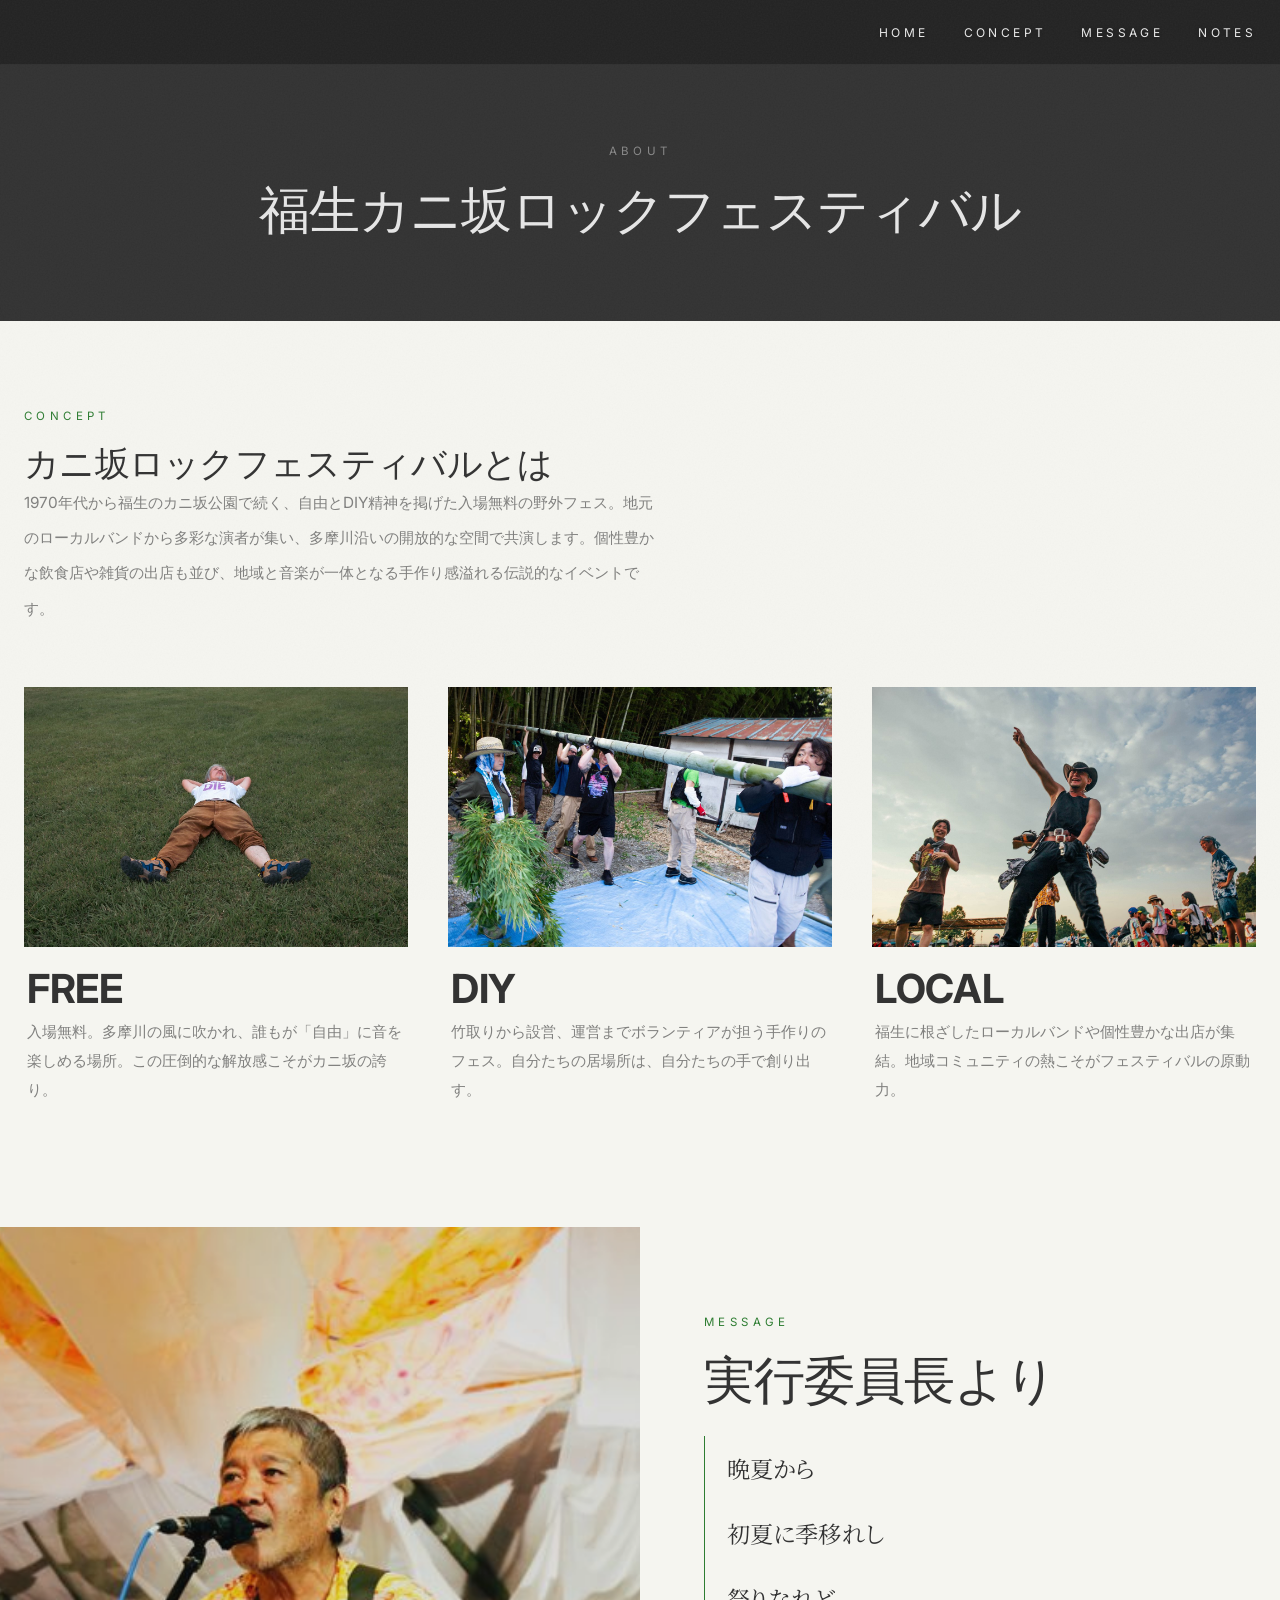
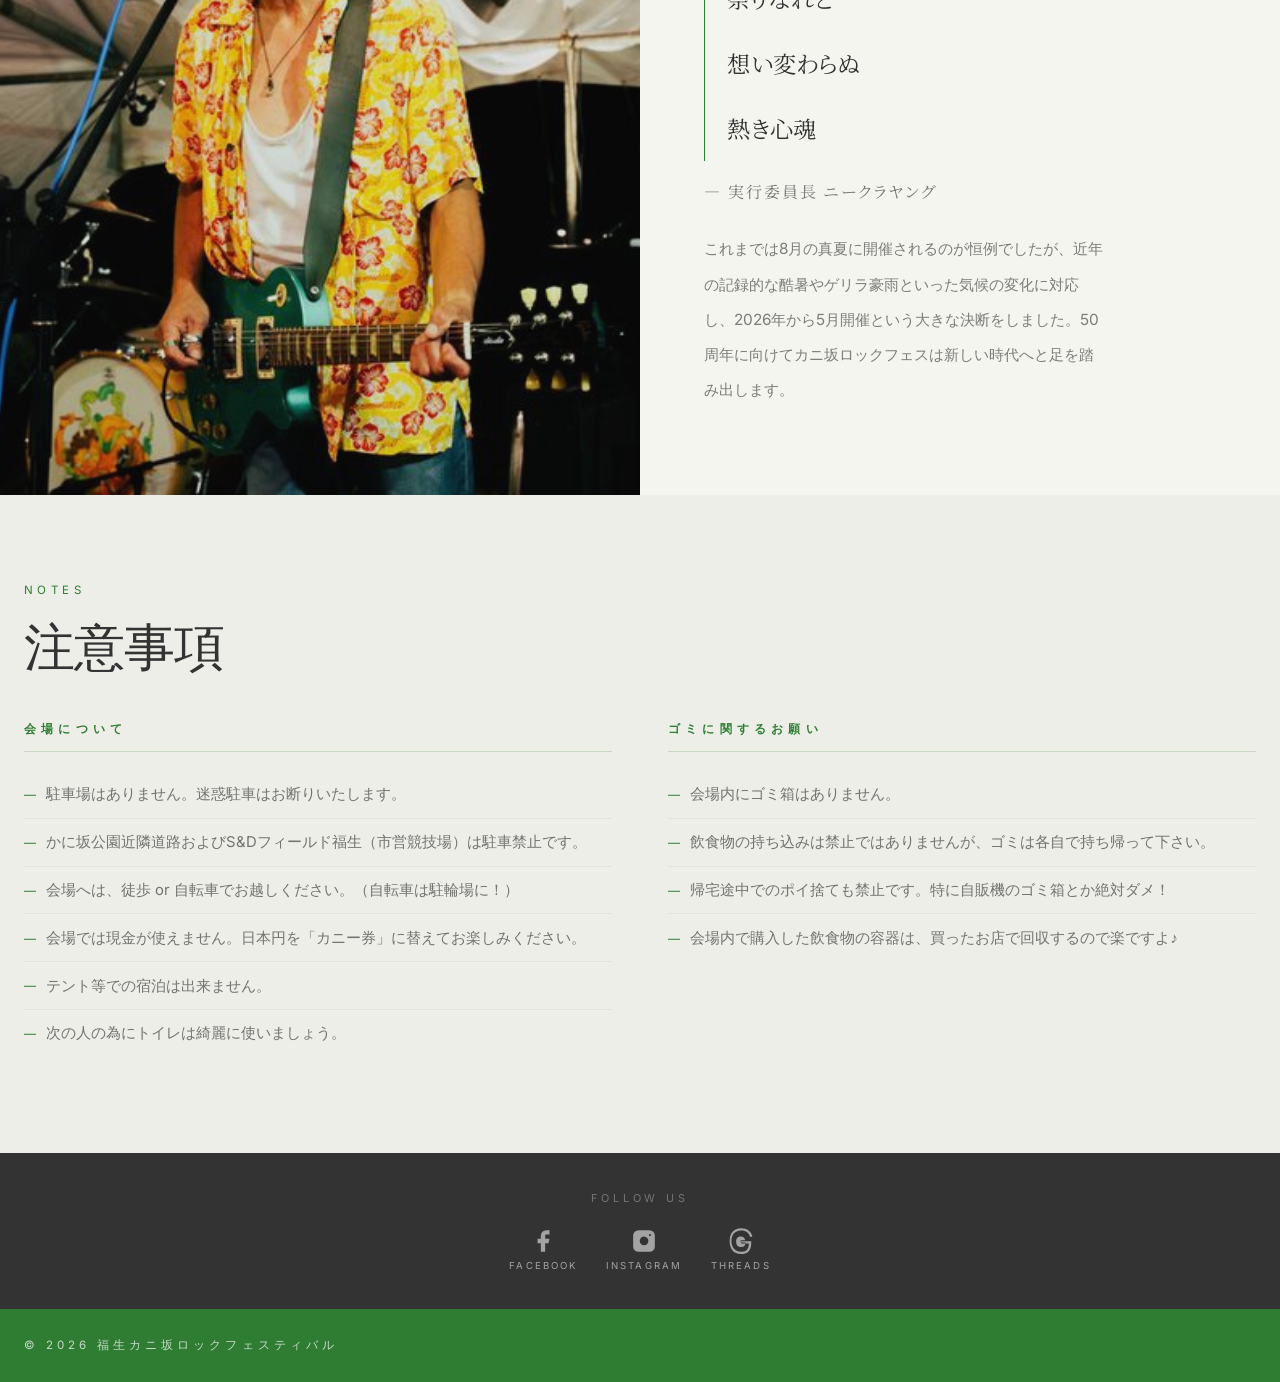
==== about.html @ 64af64ed "Add files via upload" ====
<!DOCTYPE html>
<html lang="ja">
<head>
  <meta charset="UTF-8">
  <meta name="viewport" content="width=device-width, initial-scale=1.0">
  <meta name="description" content="カニ坂ロックフェスティバルとは。1970年代から福生のカニ坂公園で続く、自由とDIY精神を掲げた入場無料の野外フェス。実行委員長メッセージ・フェスコンセプト・注意事項。">
  <meta property="og:title"       content="About — 福生カニ坂ロックフェスティバル 2026">
  <meta property="og:description" content="カニ坂ロックフェスティバルとは / 実行委員長より / 注意事項">
  <meta property="og:image"       content="images/kani.jpg">
  <title>About — 福生カニ坂ロックフェスティバル</title>

  <link rel="icon" href="favicon.ico" sizes="any">
  <link rel="icon" href="images/logo.png" type="image/png">

  <!-- Google tag (gtag.js) -->
  <script async src="https://www.googletagmanager.com/gtag/js?id=G-F64PRL9LPF"></script>
  <script>
    window.dataLayer = window.dataLayer || [];
    function gtag(){dataLayer.push(arguments);}
    gtag('js', new Date());
    gtag('config', 'G-F64PRL9LPF');
  </script>

  <link rel="preconnect" href="https://fonts.googleapis.com">
  <link rel="preconnect" href="https://fonts.gstatic.com" crossorigin>
  <link href="https://fonts.googleapis.com/css2?family=Inter:wght@300;400;500;600;700&family=Noto+Serif+JP:wght@400;700&display=swap" rel="stylesheet">

  <style>
    /* ═══ TOKENS ═══ */
    :root {
      --paper:   #F5F5F0;
      --paper2:  #EEEEE9;
      --ink:     #424242;
      --charcoal:#333333;
      --forest:  #2E7D32;
      --forest2: #388E3C;
      --ease-expo: cubic-bezier(0.22, 1, 0.36, 1);
    }

    /* ═══ RESET / BASE ═══ */
    *, *::before, *::after { box-sizing: border-box; margin: 0; padding: 0; }
    html { scroll-behavior: smooth; font-size: 16px; }
    body {
      font-family: 'Inter', 'Hiragino Kaku Gothic ProN', 'Hiragino Sans',
                   -apple-system, BlinkMacSystemFont, sans-serif;
      background: var(--paper);
      color: var(--ink);
      overflow-x: hidden;
      -webkit-font-smoothing: antialiased;
    }
    :lang(ja) { font-feature-settings: 'palt' 1; }
    a { text-decoration: none; color: inherit; }
    img { display: block; max-width: 100%; }
    ul { list-style: none; }

    ::-webkit-scrollbar { width: 3px; }
    ::-webkit-scrollbar-track { background: var(--paper); }
    ::-webkit-scrollbar-thumb { background: var(--forest); }

    /* ═══ GRAIN ═══ */
    #grain {
      position: fixed; inset: 0;
      width: 100vw; height: 100vh;
      pointer-events: none; z-index: 9999;
    }

    /* ═══ SCROLL REVEAL ═══ */
    .reveal {
      opacity: 0;
      transform: translateY(36px);
      transition: opacity 0.9s var(--ease-expo), transform 0.9s var(--ease-expo);
    }
    .reveal.visible       { opacity: 1; transform: none; }
    .reveal.d1.visible    { transition-delay: 0.12s; }
    .reveal.d2.visible    { transition-delay: 0.24s; }
    .reveal.d3.visible    { transition-delay: 0.36s; }

    /* ═══ LAYOUT ═══ */
    .container {
      max-width: 1280px;
      margin: 0 auto;
      padding: 0 1.5rem;
    }
    .eyebrow {
      display: block;
      font-size: 0.72rem;
      letter-spacing: 0.38em;
      text-transform: uppercase;
      color: var(--forest);
      margin-bottom: 1.2rem;
    }
    .section-heading {
      font-size: clamp(1.9rem, 4.5vw, 3.2rem);
      font-weight: 300;
      color: var(--charcoal);
      letter-spacing: -0.02em;
      line-height: 1.2;
    }

    /* ═══ SMART HEADER ═══ */
    .hdr {
      position: fixed;
      top: 0; left: 0; right: 0;
      z-index: 100;
      display: block;
      background: rgba(0,0,0,0.28);
      backdrop-filter: blur(4px);
      -webkit-backdrop-filter: blur(4px);
      transition: transform 0.42s var(--ease-expo), background-color 0.45s ease,
                  backdrop-filter 0.45s ease, border-color 0.45s ease;
      border-bottom: 1px solid rgba(255,255,255,0.06);
    }
    .hdr.scrolled {
      background: rgba(245,245,240,0.94);
      backdrop-filter: blur(18px);
      -webkit-backdrop-filter: blur(18px);
      border-bottom-color: rgba(66,66,66,0.08);
    }
    .hdr.hidden { transform: translateY(-110px); }

    .hdr-inner {
      max-width: 1280px;
      margin: 0 auto;
      padding: 0 1.5rem;
      width: 100%;
      height: 64px;
      display: flex;
      align-items: center;
      justify-content: space-between;
    }
    .hdr-brand {
      font-size: 0.75rem;
      letter-spacing: 0.38em;
      text-transform: uppercase;
      font-weight: 600;
      color: white;
      text-shadow: 0 1px 10px rgba(0,0,0,0.65);
      transition: color 0.45s ease, text-shadow 0.45s ease;
    }
    .hdr.scrolled .hdr-brand { color: var(--charcoal); text-shadow: none; }

    .hdr-nav { display: none; gap: 2.2rem; }
    .hdr-nav a {
      font-size: 0.75rem;
      letter-spacing: 0.28em;
      text-transform: uppercase;
      color: rgba(255,255,255,0.9);
      text-shadow: 0 1px 8px rgba(0,0,0,0.6);
      transition: color 0.3s ease, text-shadow 0.3s ease;
      position: relative;
    }
    .hdr-nav a::after {
      content: '';
      position: absolute;
      bottom: -2px; left: 0;
      height: 1px; width: 0;
      background: var(--forest);
      transition: width 0.32s var(--ease-expo);
    }
    .hdr-nav a:hover { color: var(--forest); }
    .hdr-nav a:hover::after { width: 100%; }
    .hdr.scrolled .hdr-nav a { color: rgba(66,66,66,0.65); text-shadow: none; }
    .hdr.scrolled .hdr-nav a:hover { color: var(--forest); }

    .hdr-ham {
      background: none; border: none; cursor: pointer;
      display: flex; flex-direction: column; gap: 6px; padding: 4px;
      color: white;
    }
    .hdr.scrolled .hdr-ham { color: var(--charcoal); }
    .hdr-ham span {
      display: block; width: 22px; height: 1.5px;
      background: currentColor;
      transition: transform 0.3s ease, opacity 0.3s ease;
      transform-origin: center;
    }
    .hdr-ham.open span:nth-child(1) { transform: translateY(7.5px) rotate(45deg); }
    .hdr-ham.open span:nth-child(2) { opacity: 0; }
    .hdr-ham.open span:nth-child(3) { transform: translateY(-7.5px) rotate(-45deg); }

    .hdr-mobile {
      max-height: 0; overflow: hidden;
      background: rgba(20,20,20,0.96);
      backdrop-filter: blur(16px);
      -webkit-backdrop-filter: blur(16px);
      border-top: 1px solid rgba(255,255,255,0.08);
      transition: max-height 0.4s var(--ease-expo);
    }
    .hdr.scrolled .hdr-mobile {
      background: rgba(245,245,240,0.98);
      border-top-color: rgba(66,66,66,0.08);
    }
    .hdr-mobile.open { max-height: 260px; }
    .hdr-mobile a {
      display: block; padding: 1rem 1.5rem;
      font-size: 0.82rem; letter-spacing: 0.24em; text-transform: uppercase;
      color: rgba(255,255,255,0.75);
      border-bottom: 1px solid rgba(255,255,255,0.07);
      transition: color 0.2s;
    }
    .hdr.scrolled .hdr-mobile a { color: rgba(66,66,66,0.72); border-bottom-color: rgba(66,66,66,0.07); }
    .hdr-mobile a:hover { color: var(--forest); }

    @media (min-width: 768px) {
      .hdr-nav  { display: flex; }
      .hdr-ham  { display: none !important; }
      .hdr-mobile { display: none !important; }
    }

    /* ═══ PAGE HERO (About) ═══ */
    .page-hero {
      position: relative;
      background: var(--charcoal);
      padding: 9rem 1.5rem 5rem;
      text-align: center;
      overflow: hidden;
    }
    .page-hero-bg {
      position: absolute;
      top: -20%; left: 0; right: 0; bottom: -20%;
      background-image: url('images/kani02.jpg');
      background-position: center;
      background-size: cover;
      background-repeat: no-repeat;
      opacity: 0.28;
      z-index: 0;
      will-change: transform;
    }
    .page-hero > *:not(.page-hero-bg) { position: relative; z-index: 1; }
    .page-hero .eyebrow { color: rgba(255,255,255,0.42); justify-content: center; display: block; }
    .page-hero h1 {
      font-size: clamp(1.35rem, 5vw, 3.2rem);
      font-weight: 300;
      letter-spacing: -0.02em;
      color: rgba(255,255,255,0.88);
      line-height: 1.25;
    }

    /* ═══ MESSAGE ═══ */
    .message {
      display: grid;
      grid-template-columns: 1fr;
      min-height: 82vh;
    }
    @media (min-width: 768px) {
      .message { grid-template-columns: 1fr 1fr; }
    }

    .msg-photo-col {
      position: relative;
      overflow: hidden;
      min-height: 56vw;
      order: 2;
    }
    @media (min-width: 768px) {
      .msg-photo-col { min-height: 0; order: 1; }
    }
    .msg-photo-wrap {
      position: absolute;
      left: 0; right: 0;
      top: -12%;
      height: 124%;
      will-change: transform;
    }
    .msg-photo-wrap img {
      width: 100%; height: 100%;
      object-fit: cover;
      object-position: top center;
    }
    .msg-photo-overlay {
      position: absolute; inset: 0;
      background: rgba(51,51,51,0.14);
    }

    .msg-text-col {
      background: var(--paper);
      display: flex;
      align-items: center;
      order: 1;
    }
    @media (min-width: 768px) { .msg-text-col { order: 2; } }
    .msg-text-inner {
      padding: 4.5rem 2rem 4.5rem;
      width: 100%;
      max-width: 520px;
    }
    @media (min-width: 768px) {
      .msg-text-inner {
        padding: 5.5rem 3.5rem 5.5rem clamp(2rem, 5vw, 5rem);
      }
    }
    .msg-poem {
      font-family: 'Noto Serif JP', 'Hiragino Mincho ProN', serif;
      font-size: clamp(1.1rem, 2.4vw, 1.45rem);
      line-height: 2.8;
      color: var(--charcoal);
      border-left: 1px solid var(--forest);
      padding-left: 1.4rem;
      margin: 0 0 1.2rem;
    }
    .msg-attr {
      font-size: 1rem;
      letter-spacing: 0.12em;
      color: rgba(66,66,66,0.72);
      font-family: 'Noto Serif JP', serif;
      margin-bottom: 1.8rem;
    }
    .msg-body {
      font-size: 0.96rem;
      line-height: 2.28;
      color: rgba(66,66,66,0.68);
    }

    @media (max-width: 767px) {
      .msg-photo-col { min-height: 72vw; }
      .msg-text-inner { padding: 3rem 1.2rem 3rem; }
      .msg-poem { font-size: clamp(1rem, 4.5vw, 1.2rem); line-height: 2.5; }
    }

    /* ═══ CONCEPT / ABOUT ═══ */
    .concept {
      background: var(--paper);
      padding: 5.5rem 0 6rem;
    }
    @media (max-width: 767px) {
      .concept { padding: 3.5rem 0 3rem; }
    }
    .concept-header {
      margin-bottom: 3.8rem;
      max-width: 640px;
    }
    .concept-intro {
      font-size: 0.96rem;
      line-height: 2.3;
      color: rgba(66,66,66,0.65);
    }
    .concept-grid {
      display: grid;
      grid-template-columns: 1fr;
      gap: 2rem;
    }
    @media (min-width: 640px) {
      .concept-grid { grid-template-columns: repeat(3, 1fr); gap: 2.5rem; }
    }
    .concept-card { cursor: pointer; overflow: hidden; }
    .concept-card-img-wrap {
      position: relative;
      overflow: hidden;
      height: 260px;
    }
    .concept-card-img {
      width: 100%; height: 100%;
      object-fit: cover;
      display: block;
      transition: transform 0.75s var(--ease-expo), opacity 0.5s ease;
    }
    .concept-card:hover .concept-card-img { transform: scale(1.07); opacity: 0.9; }
    .concept-card-tint {
      position: absolute; inset: 0;
      background: var(--forest);
      opacity: 0;
      transition: opacity 0.42s ease;
    }
    .concept-card:hover .concept-card-tint { opacity: 0.11; }
    .concept-card-body { padding: 1.4rem 0.2rem 1.6rem; }
    .concept-kw {
      font-size: clamp(1.8rem, 5vw, 2.5rem);
      font-weight: 700;
      letter-spacing: -0.01em;
      color: var(--charcoal);
      display: block;
      margin-bottom: 0.55rem;
      line-height: 1;
      transition: color 0.32s var(--ease-expo), transform 0.32s var(--ease-expo);
    }
    .concept-card:hover .concept-kw { color: var(--forest); transform: translateX(5px); }
    .concept-card-text {
      font-size: 0.93rem;
      line-height: 1.95;
      color: rgba(66,66,66,0.65);
    }
    .concept-card-rule {
      height: 1px;
      background: var(--forest);
      transform: scaleX(0);
      transform-origin: left;
      transition: transform 0.38s var(--ease-expo);
    }
    .concept-card:hover .concept-card-rule { transform: scaleX(1); }

    /* ═══ NOTES ═══ */
    .notes {
      background: var(--paper2);
      padding: 5.5rem 0 6rem;
    }
    .notes-grid {
      display: grid;
      grid-template-columns: 1fr;
      gap: 2.8rem;
    }
    @media (min-width: 768px) {
      .notes-grid { grid-template-columns: repeat(2, 1fr); gap: 3.5rem; }
    }
    .notes-block-title {
      display: block;
      font-size: 0.74rem;
      letter-spacing: 0.44em;
      text-transform: uppercase;
      color: var(--forest);
      font-weight: 600;
      margin-bottom: 1.2rem;
      padding-bottom: 0.8rem;
      border-bottom: 1px solid rgba(46,125,50,0.2);
    }
    .notes-block ul { list-style: none; padding: 0; }
    .notes-block li {
      font-size: 0.93rem;
      line-height: 1.75;
      color: rgba(66,66,66,0.72);
      padding: 0.65rem 0 0.65rem 1.4rem;
      border-bottom: 1px solid rgba(66,66,66,0.07);
      position: relative;
    }
    .notes-block li:last-child { border-bottom: none; }
    .notes-block li::before {
      content: '—';
      position: absolute;
      left: 0;
      color: var(--forest);
      font-size: 0.75rem;
      top: 0.82rem;
    }
    @media (max-width: 767px) {
      .notes { padding: 4rem 0 4.5rem; }
      .notes-grid { gap: 2.2rem; }
      .notes-block li { font-size: 0.88rem; }
    }

    /* ═══ FOOTER ═══ */
    .site-footer {
      background: var(--forest);
      padding: 1.8rem 1.5rem;
      display: flex;
      flex-direction: column;
      align-items: center;
      gap: 1rem;
    }
    @media (min-width: 640px) {
      .site-footer { flex-direction: row; justify-content: space-between; }
    }
    .footer-copy {
      font-size: 0.72rem;
      letter-spacing: 0.35em;
      text-transform: uppercase;
      color: rgba(255,255,255,0.72);
    }

    /* ═══ SNS BAR ═══ */
    .sns-bar {
      background: var(--charcoal);
      padding: 2.4rem 1.5rem;
      display: flex;
      flex-direction: column;
      align-items: center;
      gap: 1.4rem;
    }
    .sns-bar-label {
      font-size: 0.68rem;
      letter-spacing: 0.36em;
      text-transform: uppercase;
      color: rgba(255,255,255,0.32);
    }
    .sns-links {
      display: flex;
      align-items: center;
      gap: 1.8rem;
    }
    .sns-link {
      display: flex;
      flex-direction: column;
      align-items: center;
      gap: 0.4rem;
      color: rgba(255,255,255,0.55);
      transition: color 0.25s ease, transform 0.25s ease;
    }
    .sns-link:hover { color: rgba(255,255,255,0.95); transform: translateY(-3px); }
    .sns-link svg { width: 26px; height: 26px; fill: currentColor; }
    .sns-link span {
      font-size: 0.6rem;
      letter-spacing: 0.22em;
      text-transform: uppercase;
    }

    /* ═══ MOBILE ═══ */
    @media (max-width: 767px) {
      .container { padding: 0 1rem; }
      .hdr-inner { height: 52px; }
    }
  </style>
</head>
<body>

  <!-- GRAIN -->
  <svg id="grain" xmlns="http://www.w3.org/2000/svg" aria-hidden="true">
    <filter id="gf">
      <feTurbulence type="fractalNoise" baseFrequency="0.64" numOctaves="3" stitchTiles="stitch"/>
      <feColorMatrix type="saturate" values="0"/>
    </filter>
    <rect width="100%" height="100%" filter="url(#gf)" opacity="0.034"/>
  </svg>

  <!-- HEADER -->
  <header class="hdr" id="hdr">
    <div class="hdr-inner">
      <a href="index.html" class="hdr-brand"></a>
      <nav class="hdr-nav">
        <a href="index.html">Home</a>
        <a href="#concept">Concept</a>
        <a href="#message">Message</a>
        <a href="#notes">Notes</a>
      </nav>
      <button class="hdr-ham" id="hdrHam" aria-label="メニューを開く">
        <span></span><span></span><span></span>
      </button>
    </div>
    <nav class="hdr-mobile" id="hdrMobile">
      <a href="index.html">Home</a>
      <a href="#concept">Concept</a>
      <a href="#message">Message</a>
      <a href="#notes">Notes</a>
    </nav>
  </header>

  <main>

    <!-- PAGE HERO -->
    <div class="page-hero">
      <div class="page-hero-bg"></div>
      <span class="eyebrow">About</span>
      <h1>福生カニ坂ロックフェスティバル</h1>
    </div>

    <!-- ═══ CONCEPT ═══ -->
    <section id="concept" class="concept">
      <div class="container">

        <div class="concept-header">
          <span class="eyebrow reveal">Concept</span>
          <h2 class="section-heading reveal d1" style="font-size:clamp(1.4rem,3.2vw,2.2rem)">カニ坂ロックフェスティバルとは</h2>
          <p class="concept-intro reveal d2">
            1970年代から福生のカニ坂公園で続く、自由とDIY精神を掲げた入場無料の野外フェス。地元のローカルバンドから多彩な演者が集い、多摩川沿いの開放的な空間で共演します。個性豊かな飲食店や雑貨の出店も並び、地域と音楽が一体となる手作り感溢れる伝説的なイベントです。
          </p>
        </div>

        <div class="concept-grid">

          <div class="concept-card reveal">
            <div class="concept-card-img-wrap">
              <img src="images/concept-free.jpg" alt="" loading="lazy" class="concept-card-img">
              <div class="concept-card-tint"></div>
            </div>
            <div class="concept-card-body">
              <span class="concept-kw">FREE</span>
              <p class="concept-card-text">入場無料。多摩川の風に吹かれ、誰もが「自由」に音を楽しめる場所。この圧倒的な解放感こそがカニ坂の誇り。</p>
            </div>
            <div class="concept-card-rule"></div>
          </div>

          <div class="concept-card reveal d1">
            <div class="concept-card-img-wrap">
              <img src="images/concept-diy.jpg" alt="" loading="lazy" class="concept-card-img">
              <div class="concept-card-tint"></div>
            </div>
            <div class="concept-card-body">
              <span class="concept-kw">DIY</span>
              <p class="concept-card-text">竹取りから設営、運営までボランティアが担う手作りのフェス。自分たちの居場所は、自分たちの手で創り出す。</p>
            </div>
            <div class="concept-card-rule"></div>
          </div>

          <div class="concept-card reveal d2">
            <div class="concept-card-img-wrap">
              <img src="images/concept-local.jpg" alt="" loading="lazy" class="concept-card-img">
              <div class="concept-card-tint"></div>
            </div>
            <div class="concept-card-body">
              <span class="concept-kw">LOCAL</span>
              <p class="concept-card-text">福生に根ざしたローカルバンドや個性豊かな出店が集結。地域コミュニティの熱こそがフェスティバルの原動力。</p>
            </div>
            <div class="concept-card-rule"></div>
          </div>

        </div>
      </div>
    </section>

    <!-- ═══ MESSAGE ═══ -->
    <section id="message" class="message">

      <div class="msg-photo-col">
        <div class="msg-photo-wrap" id="msgPhotoWrap">
          <img src="images/slogan.jpg" alt="実行委員長 ニークラヤング" loading="lazy">
          <div class="msg-photo-overlay"></div>
        </div>
      </div>

      <div class="msg-text-col">
        <div class="msg-text-inner">
          <span class="eyebrow reveal">Message</span>
          <h2 class="section-heading reveal d1" style="margin-bottom:1.6rem">実行委員長より</h2>
          <blockquote class="msg-poem reveal d2">
            晩夏から<br>
            初夏に季移れし<br>
            祭りなれど<br>
            想い変わらぬ<br>
            熱き心魂
          </blockquote>
          <p class="msg-attr reveal d2">— 実行委員長 ニークラヤング</p>
          <p class="msg-body reveal d3">
            これまでは8月の真夏に開催されるのが恒例でしたが、近年の記録的な酷暑やゲリラ豪雨といった気候の変化に対応し、2026年から5月開催という大きな決断をしました。50周年に向けてカニ坂ロックフェスは新しい時代へと足を踏み出します。
          </p>
        </div>
      </div>

    </section>

    <!-- ═══ NOTES ═══ -->
    <section id="notes" class="notes">
      <div class="container">
        <span class="eyebrow reveal">Notes</span>
        <h2 class="section-heading reveal d1" style="margin-bottom:2.8rem">注意事項</h2>

        <div class="notes-grid">

          <div class="notes-block reveal d1">
            <span class="notes-block-title">会場について</span>
            <ul>
              <li>駐車場はありません。迷惑駐車はお断りいたします。</li>
              <li>かに坂公園近隣道路およびS&Dフィールド福生（市営競技場）は駐車禁止です。</li>
              <li>会場へは、徒歩 or 自転車でお越しください。（自転車は駐輪場に！）</li>
              <li>会場では現金が使えません。日本円を「カニー券」に替えてお楽しみください。</li>
              <li>テント等での宿泊は出来ません。</li>
              <li>次の人の為にトイレは綺麗に使いましょう。</li>
            </ul>
          </div>

          <div class="notes-block reveal d2">
            <span class="notes-block-title">ゴミに関するお願い</span>
            <ul>
              <li>会場内にゴミ箱はありません。</li>
              <li>飲食物の持ち込みは禁止ではありませんが、ゴミは各自で持ち帰って下さい。</li>
              <li>帰宅途中でのポイ捨ても禁止です。特に自販機のゴミ箱とか絶対ダメ！</li>
              <li>会場内で購入した飲食物の容器は、買ったお店で回収するので楽ですよ♪</li>
            </ul>
          </div>

        </div>
      </div>
    </section>

  </main>

  <!-- SNS BAR -->
  <div class="sns-bar">
    <p class="sns-bar-label">Follow Us</p>
    <div class="sns-links">
      <!-- Facebook -->
      <a href="https://www.facebook.com/KanizakaRockFestival" target="_blank" rel="noopener noreferrer" class="sns-link" aria-label="Facebook">
        <svg viewBox="0 0 24 24" xmlns="http://www.w3.org/2000/svg"><path d="M18 2h-3a5 5 0 0 0-5 5v3H7v4h3v8h4v-8h3l1-4h-4V7a1 1 0 0 1 1-1h3z"/></svg>
        <span>Facebook</span>
      </a>
      <!-- Instagram -->
      <a href="https://www.instagram.com/fussakanizaka/" target="_blank" rel="noopener noreferrer" class="sns-link" aria-label="Instagram">
        <svg viewBox="0 0 24 24" xmlns="http://www.w3.org/2000/svg"><rect x="2" y="2" width="20" height="20" rx="5" ry="5"/><path d="M16 11.37A4 4 0 1 1 12.63 8 4 4 0 0 1 16 11.37z" style="fill:var(--charcoal)"/><line x1="17.5" y1="6.5" x2="17.51" y2="6.5" stroke="var(--charcoal)" stroke-width="2" stroke-linecap="round"/></svg>
        <span>Instagram</span>
      </a>
      <!-- Threads -->
      <a href="https://www.threads.com/@fussakanizaka" target="_blank" rel="noopener noreferrer" class="sns-link" aria-label="Threads">
        <svg viewBox="0 0 24 24" xmlns="http://www.w3.org/2000/svg"><path d="M12.186 24h-.007c-3.581-.024-6.334-1.205-8.184-3.509C2.35 18.44 1.5 15.586 1.5 12.068c0-3.516.85-6.371 2.495-8.424C5.845 1.34 8.6.16 12.18.136h.014c2.733.02 5.036.738 6.845 2.135 1.712 1.32 2.89 3.188 3.503 5.552l-2.184.533c-.469-1.865-1.377-3.355-2.701-4.428-1.368-1.106-3.17-1.67-5.465-1.685-2.803.019-5.027.924-6.613 2.69C4.035 6.69 3.17 9.123 3.17 12.068c0 2.948.865 5.38 2.412 7.14 1.587 1.766 3.81 2.671 6.613 2.69 2.52.016 4.363-.669 5.474-2.037.992-1.22 1.538-3.064 1.538-5.261v-.33h-6.997v-2.02h9.23v2.02c0 2.866-.738 5.24-2.137 6.869C17.82 23.1 15.408 24 12.186 24Zm3.677-12.74c-.208-2.198-1.703-3.508-4.02-3.5-1.34.004-2.451.46-3.21 1.319-.758.857-1.13 2.084-1.104 3.645.026 1.553.432 2.768 1.208 3.611.758.823 1.866 1.241 3.293 1.241.027 0 .054 0 .08-.001 1.424-.018 2.487-.418 3.162-1.188.604-.69.943-1.69 1.008-2.974h-4.553v-2.032h5.136v-.121Z"/></svg>
        <span>Threads</span>
      </a>
    </div>
  </div>

  <!-- FOOTER -->
  <footer class="site-footer" role="contentinfo">
    <p class="footer-copy">© 2026 福生カニ坂ロックフェスティバル</p>
  </footer>

  <script>
  (function () {
    'use strict';
    var rafPending = false;

    /* ── SMART HEADER ── */
    var hdr        = document.getElementById('hdr');
    var lastScrollY = 0;
    var hdrVisible  = true;

    function updateHeader() {
      var y = window.scrollY;
      if (y > 60 && !hdr.classList.contains('scrolled')) hdr.classList.add('scrolled');
      if (y <= 60 && hdr.classList.contains('scrolled'))  hdr.classList.remove('scrolled');
      if (y > lastScrollY + 6 && hdrVisible && y > 120) {
        hdr.classList.add('hidden'); hdrVisible = false;
      } else if (y < lastScrollY - 6 && !hdrVisible) {
        hdr.classList.remove('hidden'); hdrVisible = true;
      }
      lastScrollY = y;
    }
    window.addEventListener('scroll', function () {
      if (!rafPending) { rafPending = true; requestAnimationFrame(function () { updateHeader(); rafPending = false; }); }
    }, { passive: true });
    updateHeader();

    /* ── HAMBURGER ── */
    var ham    = document.getElementById('hdrHam');
    var mobile = document.getElementById('hdrMobile');
    ham.addEventListener('click', function () {
      var open = mobile.classList.toggle('open');
      ham.classList.toggle('open', open);
      ham.setAttribute('aria-label', open ? 'メニューを閉じる' : 'メニューを開く');
    });
    mobile.querySelectorAll('a').forEach(function (a) {
      a.addEventListener('click', function () {
        mobile.classList.remove('open');
        ham.classList.remove('open');
      });
    });

    /* ── SCROLL REVEAL ── */
    var reveals = Array.from(document.querySelectorAll('.reveal'));
    var io = new IntersectionObserver(function (entries) {
      entries.forEach(function (e) {
        if (e.isIntersecting) { e.target.classList.add('visible'); io.unobserve(e.target); }
      });
    }, { threshold: 0.08 });
    reveals.forEach(function (el) { io.observe(el); });

    /* ── PARALLAX ── */
    var msgWrap   = document.getElementById('msgPhotoWrap');
    var heroBg    = document.querySelector('.page-hero-bg');
    function applyParallax() {
      var y = window.scrollY;
      /* Hero background — stays behind at 0.4× scroll speed */
      if (heroBg) {
        heroBg.style.transform = 'translateY(' + (y * 0.4) + 'px)';
      }
      /* Message photo */
      if (msgWrap) {
        var r = msgWrap.parentElement.getBoundingClientRect();
        msgWrap.style.transform = 'translateY(' + (-r.top * 0.12) + 'px)';
      }
    }
    window.addEventListener('scroll', function () {
      if (!rafPending) { rafPending = true; requestAnimationFrame(function () { applyParallax(); rafPending = false; }); }
    }, { passive: true });

  }());
  </script>

</body>
</html>
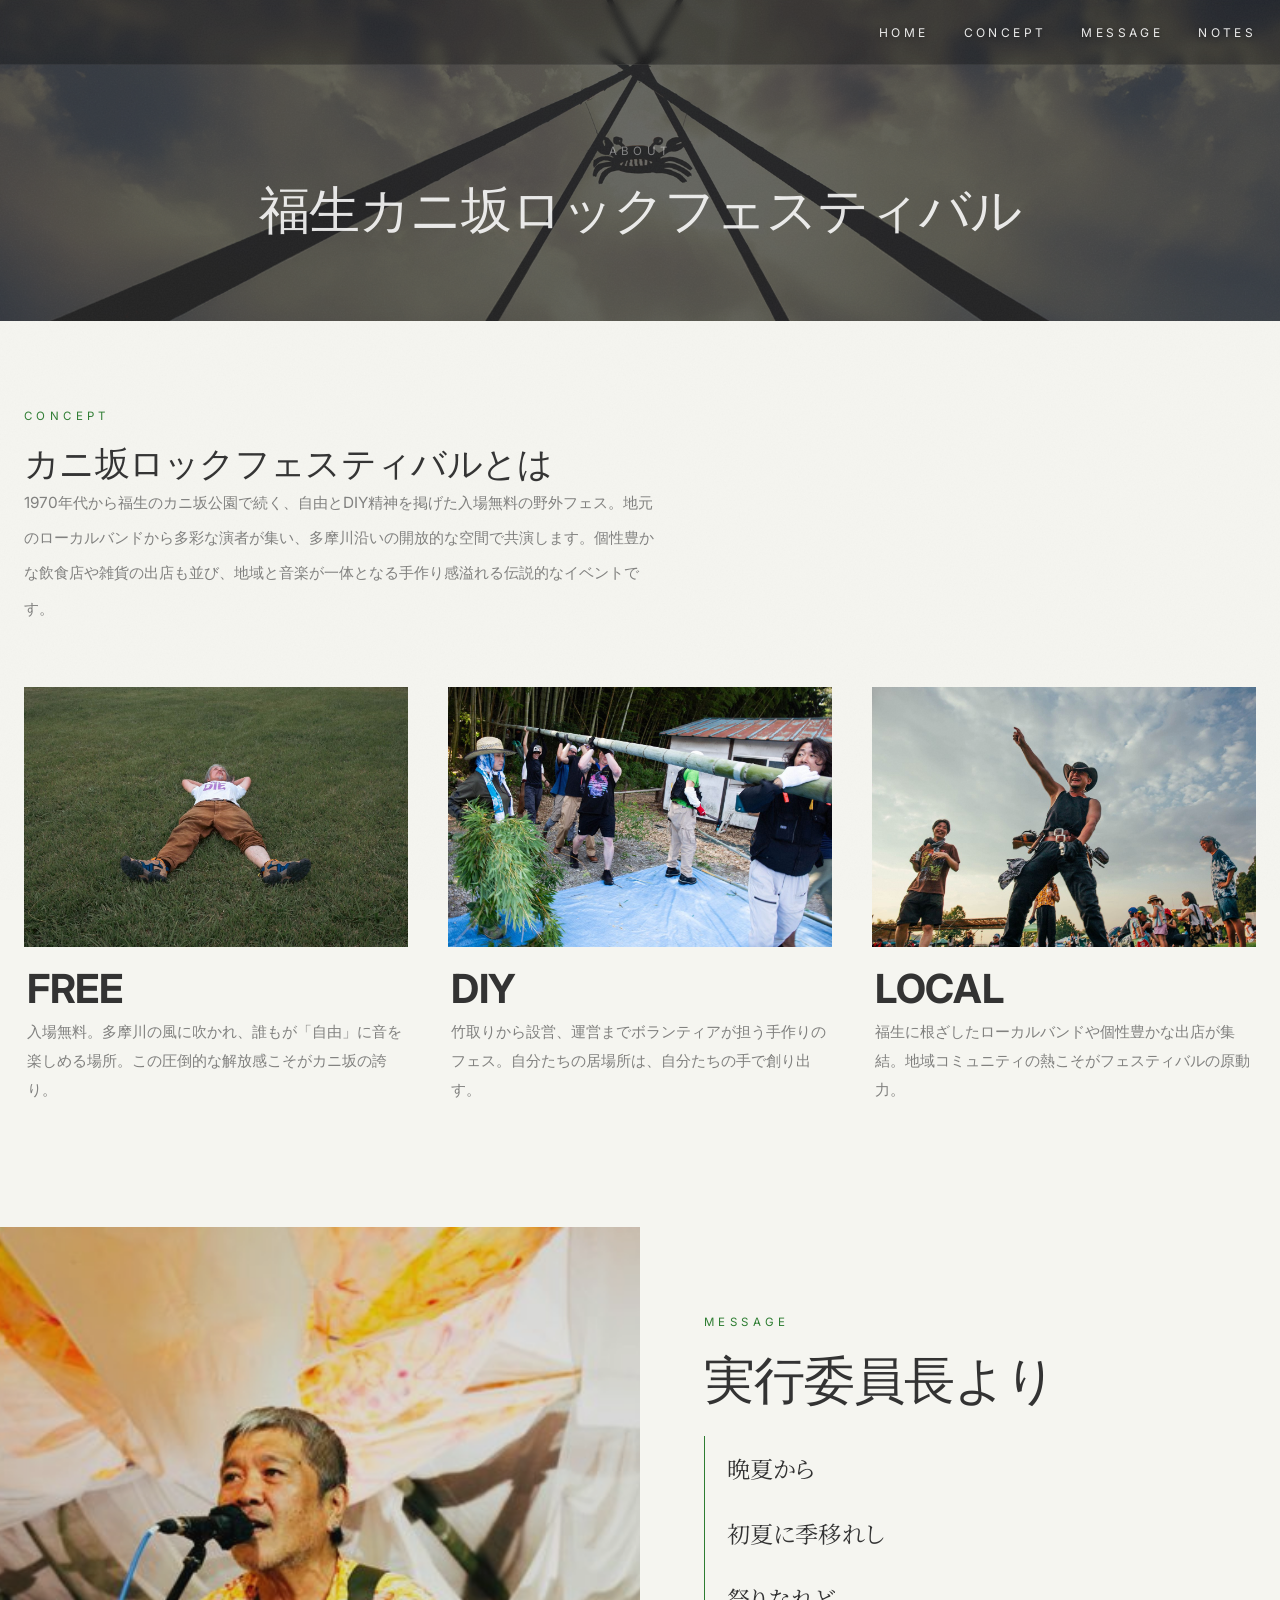
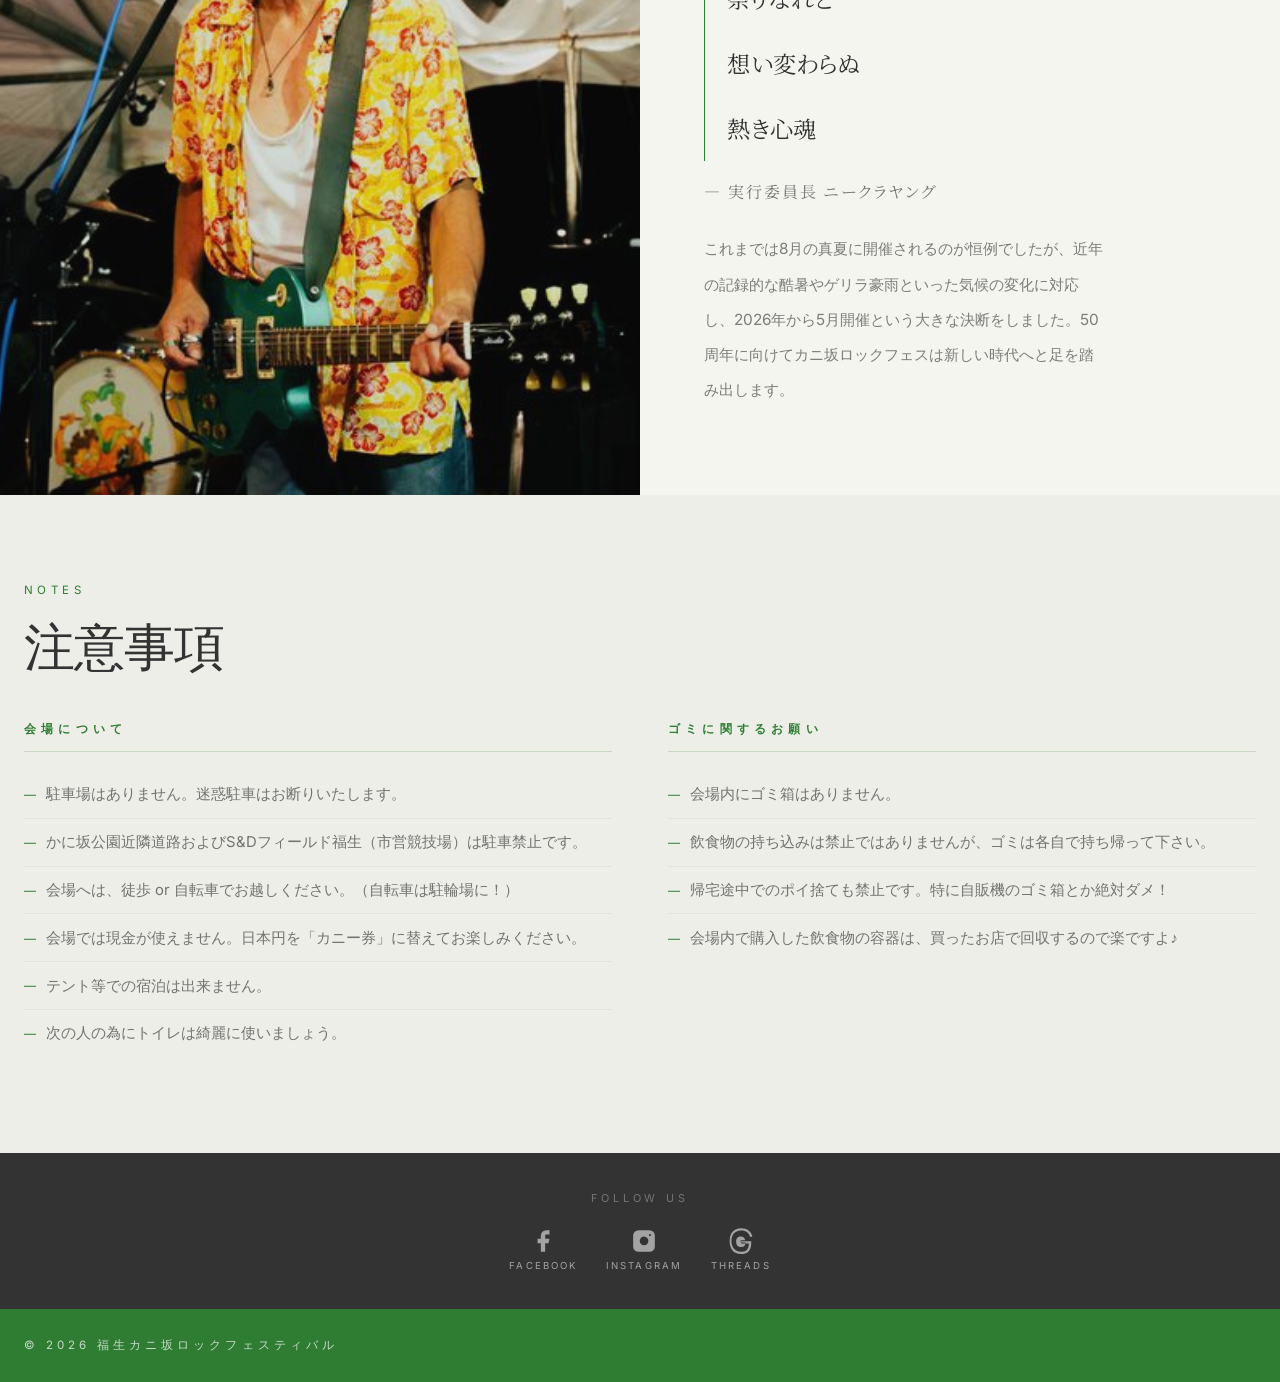
==== commit 479fc3df: "Add files via upload" ====
--- a/about.html
+++ b/about.html
@@ -217,14 +217,13 @@
     }
     .page-hero-bg {
       position: absolute;
-      top: -20%; left: 0; right: 0; bottom: -20%;
+      top: 0; left: 0; right: 0; bottom: 0;
       background-image: url('images/kani02.jpg');
-      background-position: center;
+      background-position: center 50%;
       background-size: cover;
       background-repeat: no-repeat;
       opacity: 0.28;
       z-index: 0;
-      will-change: transform;
     }
     .page-hero > *:not(.page-hero-bg) { position: relative; z-index: 1; }
     .page-hero .eyebrow { color: rgba(255,255,255,0.42); justify-content: center; display: block; }
@@ -742,9 +741,9 @@
     var heroBg    = document.querySelector('.page-hero-bg');
     function applyParallax() {
       var y = window.scrollY;
-      /* Hero background — stays behind at 0.4× scroll speed */
+      /* Hero background — background-position をずらしてパララックス */
       if (heroBg) {
-        heroBg.style.transform = 'translateY(' + (y * 0.4) + 'px)';
+        heroBg.style.backgroundPositionY = 'calc(50% + ' + (y * 0.3) + 'px)';
       }
       /* Message photo */
       if (msgWrap) {
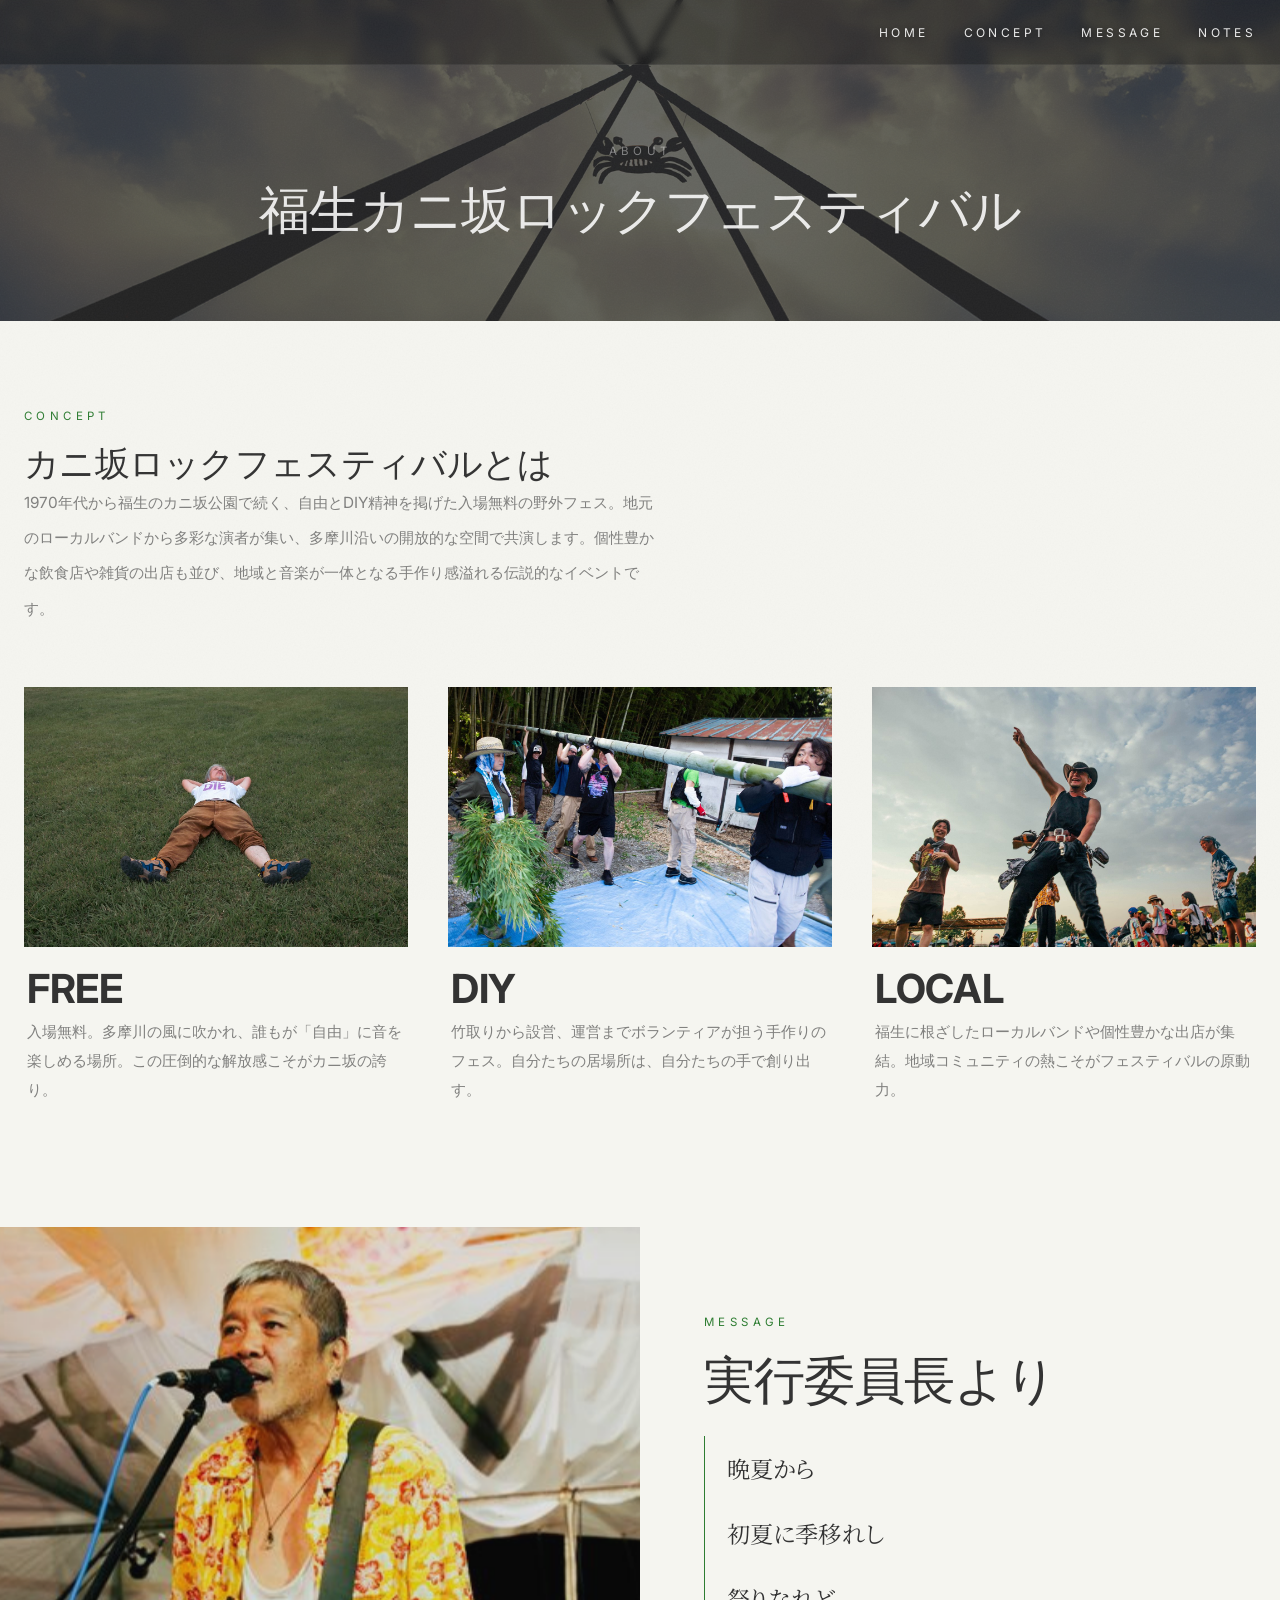
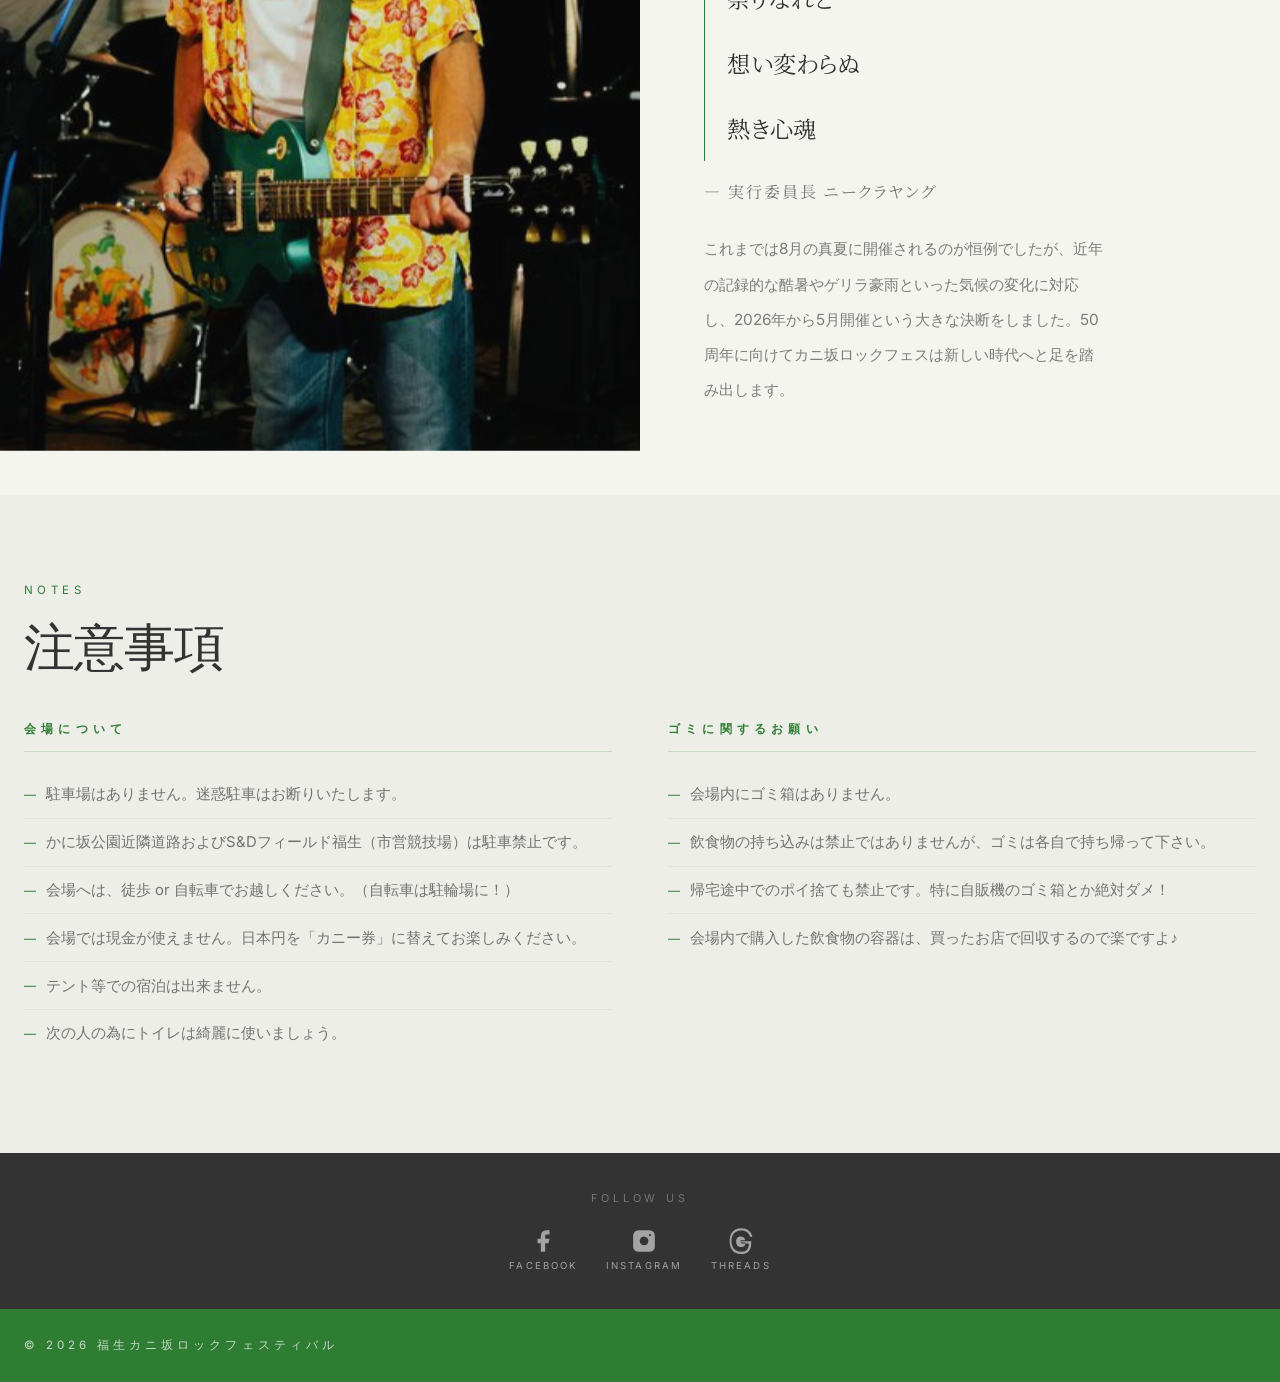
==== commit ac7b69ad: "Add files via upload" ====
--- a/about.html
+++ b/about.html
@@ -707,11 +707,6 @@
       }
       lastScrollY = y;
     }
-    window.addEventListener('scroll', function () {
-      if (!rafPending) { rafPending = true; requestAnimationFrame(function () { updateHeader(); rafPending = false; }); }
-    }, { passive: true });
-    updateHeader();
-
     /* ── HAMBURGER ── */
     var ham    = document.getElementById('hdrHam');
     var mobile = document.getElementById('hdrMobile');
@@ -751,9 +746,19 @@
         msgWrap.style.transform = 'translateY(' + (-r.top * 0.12) + 'px)';
       }
     }
+    /* スクロールリスナーを1本化して rafPending を共有 */
     window.addEventListener('scroll', function () {
-      if (!rafPending) { rafPending = true; requestAnimationFrame(function () { applyParallax(); rafPending = false; }); }
+      if (!rafPending) {
+        rafPending = true;
+        requestAnimationFrame(function () {
+          updateHeader();
+          applyParallax();
+          rafPending = false;
+        });
+      }
     }, { passive: true });
+    updateHeader();
+    applyParallax();
 
   }());
   </script>
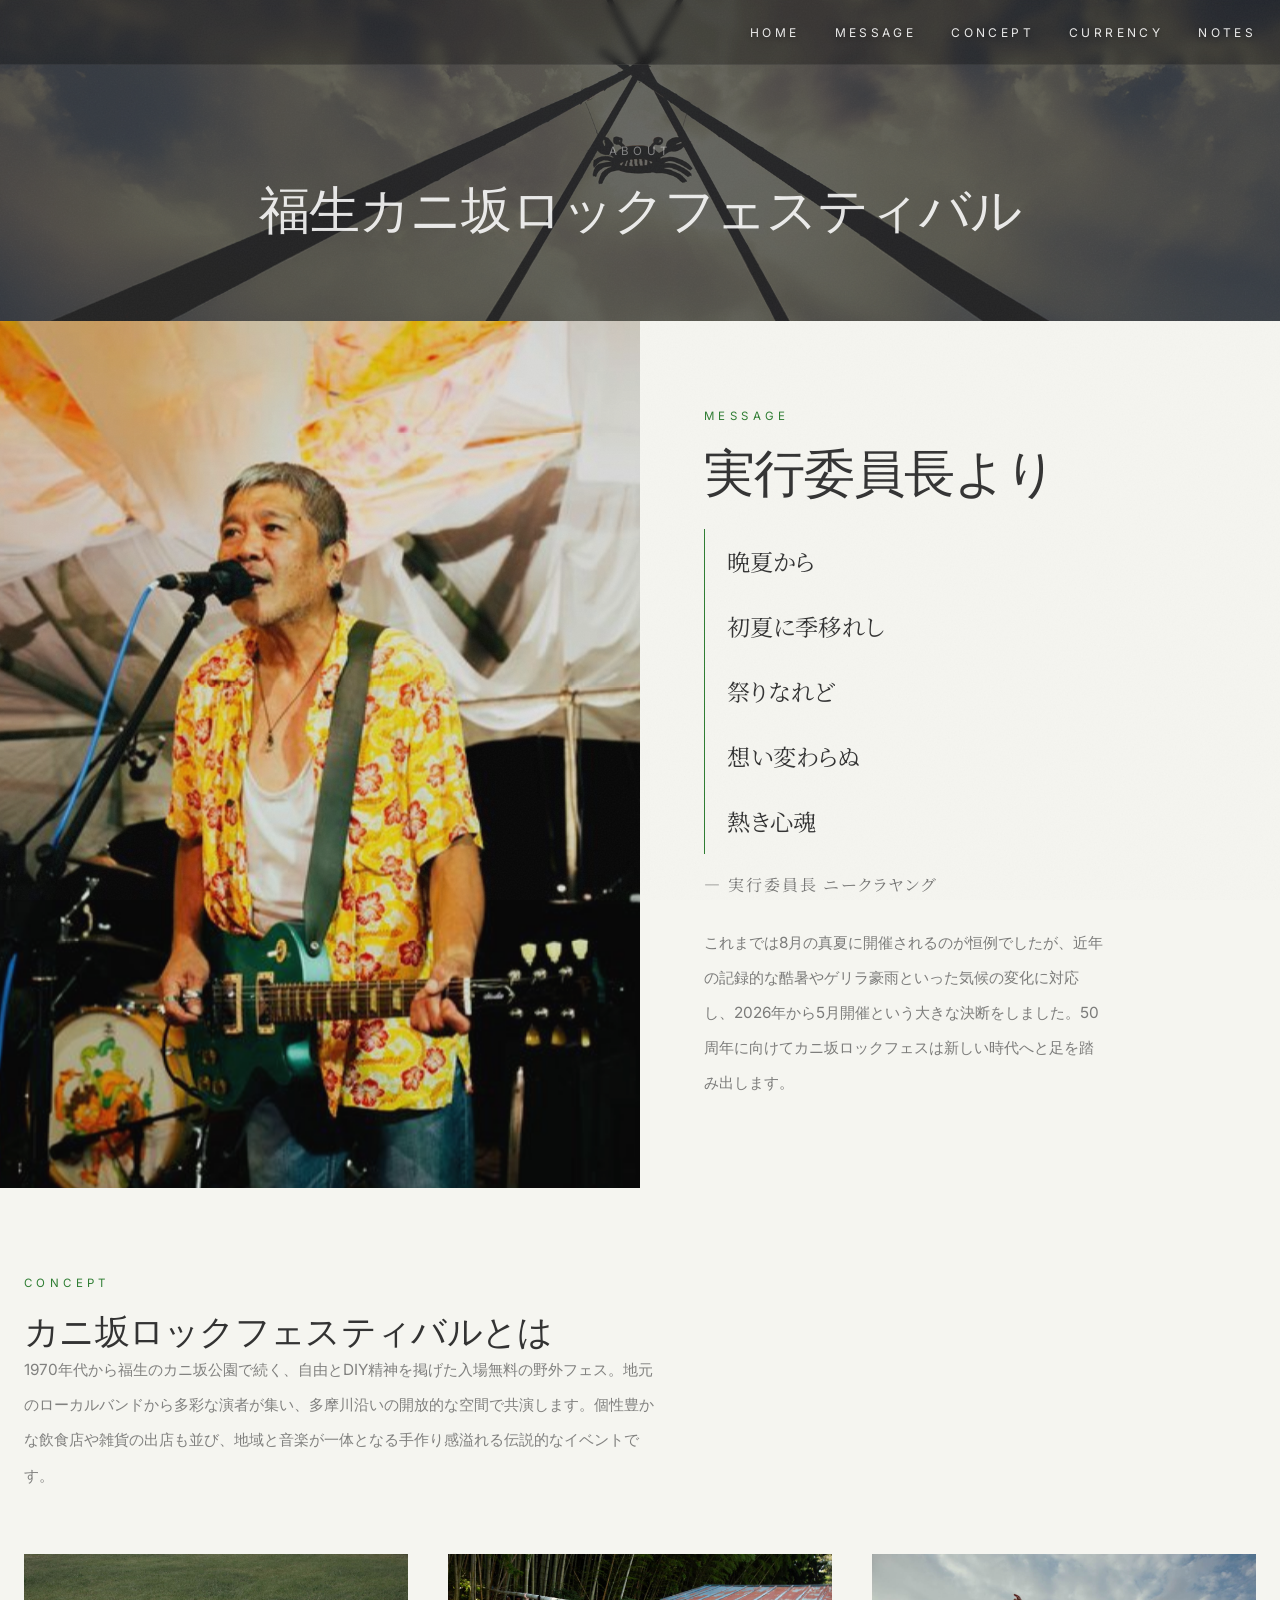
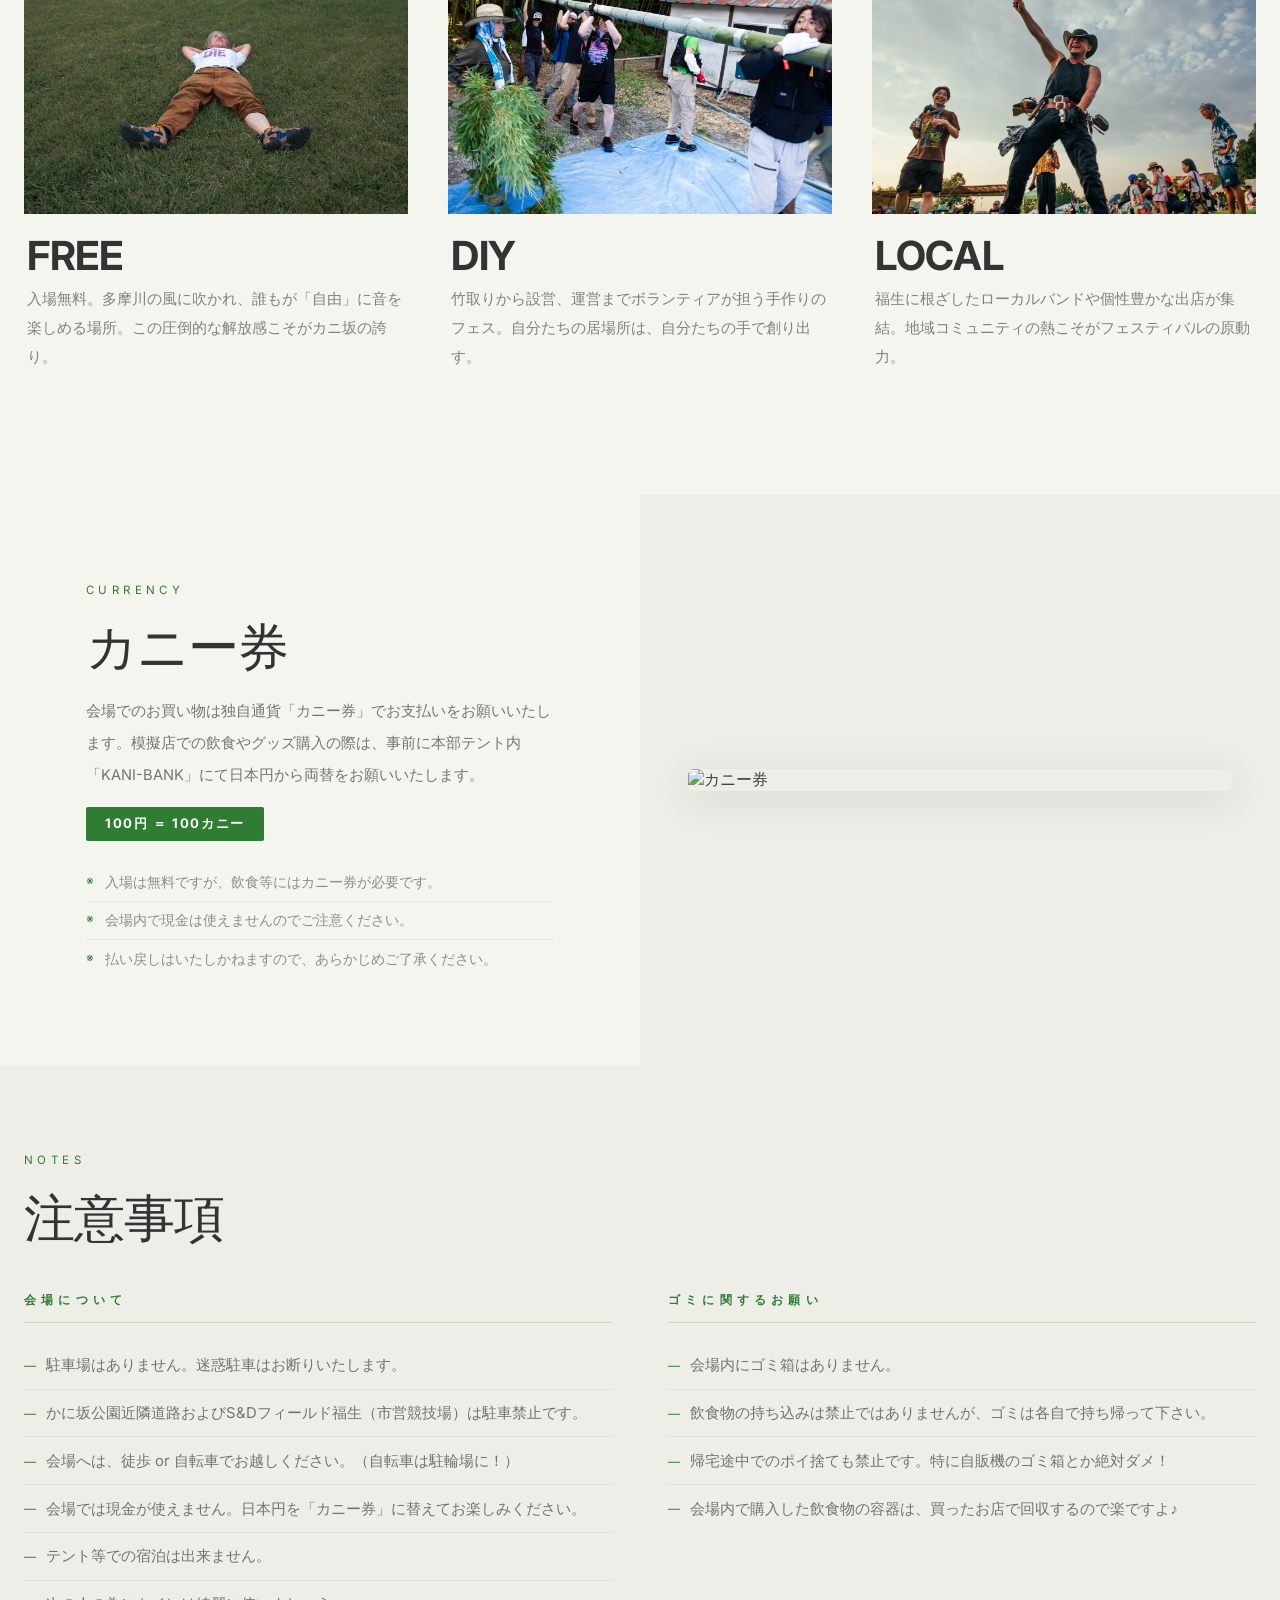
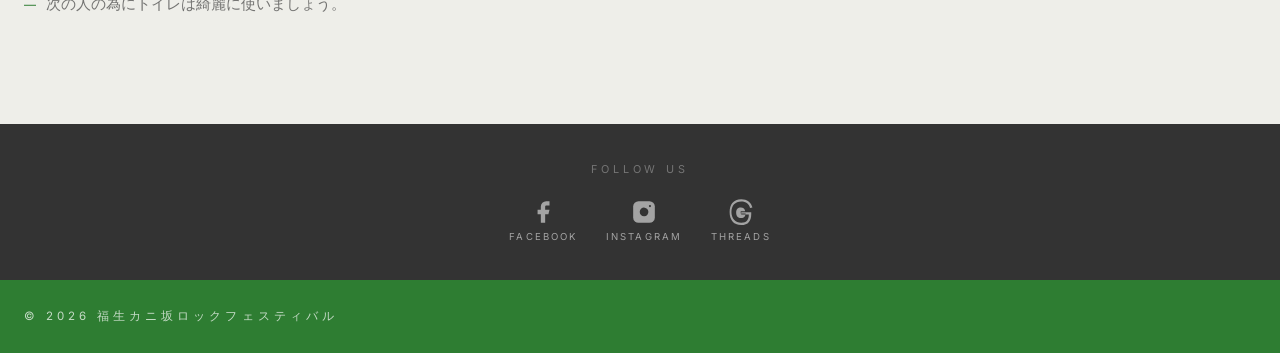
==== commit 2fa727c3: "Add files via upload" ====
--- a/about.html
+++ b/about.html
@@ -387,6 +387,85 @@
     }
     .concept-card:hover .concept-card-rule { transform: scaleX(1); }
 
+    /* ═══ CURRENCY ═══ */
+    .currency {
+      background: var(--paper);
+      display: grid;
+      grid-template-columns: 1fr 1fr;
+    }
+    @media (max-width: 767px) {
+      .currency { grid-template-columns: 1fr; }
+    }
+    .currency-text-col {
+      background: var(--paper);
+    }
+    .currency-text-inner {
+      padding: 4.5rem 2rem 4.5rem;
+      max-width: 580px;
+      margin: 0 auto;
+    }
+    @media (min-width: 768px) {
+      .currency-text-inner { padding: 5.5rem 3.5rem 5.5rem; }
+    }
+    .currency-text-inner p {
+      font-size: 0.92rem;
+      line-height: 2.15;
+      color: rgba(66,66,66,0.72);
+      margin-top: 1.2rem;
+    }
+    .currency-text-inner ul {
+      list-style: none;
+      padding: 0;
+      margin-top: 1.4rem;
+    }
+    .currency-text-inner ul li {
+      font-size: 0.85rem;
+      line-height: 1.8;
+      color: rgba(66,66,66,0.58);
+      padding: 0.4rem 0 0.4rem 1.2rem;
+      border-bottom: 1px solid rgba(66,66,66,0.07);
+      position: relative;
+    }
+    .currency-text-inner ul li:last-child { border-bottom: none; }
+    .currency-text-inner ul li::before {
+      content: '※';
+      position: absolute;
+      left: 0;
+      color: var(--forest);
+      font-size: 0.75rem;
+    }
+    .currency-photo-col {
+      background: var(--paper2);
+      display: flex;
+      align-items: center;
+      justify-content: center;
+    }
+    .currency-photo-wrap {
+      width: 100%;
+      padding: 2.5rem 2rem;
+    }
+    @media (min-width: 768px) {
+      .currency-photo-wrap { padding: 4rem 3rem; }
+    }
+    .currency-photo-wrap img {
+      width: 100%;
+      height: auto;
+      display: block;
+      border-radius: 6px;
+      box-shadow: 0 8px 40px rgba(0,0,0,0.12);
+    }
+    .currency-rate {
+      display: inline-block;
+      margin-top: 1rem;
+      padding: 0.5rem 1.2rem;
+      background: var(--forest);
+      color: #fff;
+      font-size: 0.82rem;
+      font-weight: 700;
+      letter-spacing: 0.12em;
+      border-radius: 2px;
+    }
+
     /* ═══ NOTES ═══ */
     .notes {
       background: var(--paper2);
@@ -514,8 +593,9 @@
       <a href="index.html" class="hdr-brand"></a>
       <nav class="hdr-nav">
         <a href="index.html">Home</a>
+        <a href="#message">Message</a>
         <a href="#concept">Concept</a>
-        <a href="#message">Message</a>
+        <a href="#currency">Currency</a>
         <a href="#notes">Notes</a>
       </nav>
       <button class="hdr-ham" id="hdrHam" aria-label="メニューを開く">
@@ -524,8 +604,9 @@
     </div>
     <nav class="hdr-mobile" id="hdrMobile">
       <a href="index.html">Home</a>
+      <a href="#message">Message</a>
       <a href="#concept">Concept</a>
-      <a href="#message">Message</a>
+      <a href="#currency">Currency</a>
       <a href="#notes">Notes</a>
     </nav>
   </header>
@@ -538,60 +619,6 @@
       <span class="eyebrow">About</span>
       <h1>福生カニ坂ロックフェスティバル</h1>
     </div>
-
-    <!-- ═══ CONCEPT ═══ -->
-    <section id="concept" class="concept">
-      <div class="container">
-
-        <div class="concept-header">
-          <span class="eyebrow reveal">Concept</span>
-          <h2 class="section-heading reveal d1" style="font-size:clamp(1.4rem,3.2vw,2.2rem)">カニ坂ロックフェスティバルとは</h2>
-          <p class="concept-intro reveal d2">
-            1970年代から福生のカニ坂公園で続く、自由とDIY精神を掲げた入場無料の野外フェス。地元のローカルバンドから多彩な演者が集い、多摩川沿いの開放的な空間で共演します。個性豊かな飲食店や雑貨の出店も並び、地域と音楽が一体となる手作り感溢れる伝説的なイベントです。
-          </p>
-        </div>
-
-        <div class="concept-grid">
-
-          <div class="concept-card reveal">
-            <div class="concept-card-img-wrap">
-              <img src="images/concept-free.jpg" alt="" loading="lazy" class="concept-card-img">
-              <div class="concept-card-tint"></div>
-            </div>
-            <div class="concept-card-body">
-              <span class="concept-kw">FREE</span>
-              <p class="concept-card-text">入場無料。多摩川の風に吹かれ、誰もが「自由」に音を楽しめる場所。この圧倒的な解放感こそがカニ坂の誇り。</p>
-            </div>
-            <div class="concept-card-rule"></div>
-          </div>
-
-          <div class="concept-card reveal d1">
-            <div class="concept-card-img-wrap">
-              <img src="images/concept-diy.jpg" alt="" loading="lazy" class="concept-card-img">
-              <div class="concept-card-tint"></div>
-            </div>
-            <div class="concept-card-body">
-              <span class="concept-kw">DIY</span>
-              <p class="concept-card-text">竹取りから設営、運営までボランティアが担う手作りのフェス。自分たちの居場所は、自分たちの手で創り出す。</p>
-            </div>
-            <div class="concept-card-rule"></div>
-          </div>
-
-          <div class="concept-card reveal d2">
-            <div class="concept-card-img-wrap">
-              <img src="images/concept-local.jpg" alt="" loading="lazy" class="concept-card-img">
-              <div class="concept-card-tint"></div>
-            </div>
-            <div class="concept-card-body">
-              <span class="concept-kw">LOCAL</span>
-              <p class="concept-card-text">福生に根ざしたローカルバンドや個性豊かな出店が集結。地域コミュニティの熱こそがフェスティバルの原動力。</p>
-            </div>
-            <div class="concept-card-rule"></div>
-          </div>
-
-        </div>
-      </div>
-    </section>
 
     <!-- ═══ MESSAGE ═══ -->
     <section id="message" class="message">
@@ -618,6 +645,87 @@
           <p class="msg-body reveal d3">
             これまでは8月の真夏に開催されるのが恒例でしたが、近年の記録的な酷暑やゲリラ豪雨といった気候の変化に対応し、2026年から5月開催という大きな決断をしました。50周年に向けてカニ坂ロックフェスは新しい時代へと足を踏み出します。
           </p>
+        </div>
+      </div>
+
+    </section>
+
+    <!-- ═══ CONCEPT ═══ -->
+    <section id="concept" class="concept">
+      <div class="container">
+
+        <div class="concept-header">
+          <span class="eyebrow reveal">Concept</span>
+          <h2 class="section-heading reveal d1" style="font-size:clamp(1.4rem,3.2vw,2.2rem)">カニ坂ロックフェスティバルとは</h2>
+          <p class="concept-intro reveal d2">
+            1970年代から福生のカニ坂公園で続く、自由とDIY精神を掲げた入場無料の野外フェス。地元のローカルバンドから多彩な演者が集い、多摩川沿いの開放的な空間で共演します。個性豊かな飲食店や雑貨の出店も並び、地域と音楽が一体となる手作り感溢れる伝説的なイベントです。
+          </p>
+        </div>
+
+        <div class="concept-grid">
+
+          <div class="concept-card reveal">
+            <div class="concept-card-img-wrap">
+              <img src="images/concept-free.jpg" alt="" loading="lazy" class="concept-card-img">
+              <div class="concept-card-tint"></div>
+            </div>
+            <div class="concept-card-body">
+              <span class="concept-kw">FREE</span>
+              <p class="concept-card-text">入場無料。多摩川の風に吹かれ、誰もが「自由」に音を楽しめる場所。この圧倒的な解放感こそがカニ坂の誇り。</p>
+            </div>
+            <div class="concept-card-rule"></div>
+          </div>
+
+          <div class="concept-card reveal d1">
+            <div class="concept-card-img-wrap">
+              <img src="images/concept-diy.jpg" alt="" loading="lazy" class="concept-card-img">
+              <div class="concept-card-tint"></div>
+            </div>
+            <div class="concept-card-body">
+              <span class="concept-kw">DIY</span>
+              <p class="concept-card-text">竹取りから設営、運営までボランティアが担う手作りのフェス。自分たちの居場所は、自分たちの手で創り出す。</p>
+            </div>
+            <div class="concept-card-rule"></div>
+          </div>
+
+          <div class="concept-card reveal d2">
+            <div class="concept-card-img-wrap">
+              <img src="images/concept-local.jpg" alt="" loading="lazy" class="concept-card-img">
+              <div class="concept-card-tint"></div>
+            </div>
+            <div class="concept-card-body">
+              <span class="concept-kw">LOCAL</span>
+              <p class="concept-card-text">福生に根ざしたローカルバンドや個性豊かな出店が集結。地域コミュニティの熱こそがフェスティバルの原動力。</p>
+            </div>
+            <div class="concept-card-rule"></div>
+          </div>
+
+        </div>
+      </div>
+    </section>
+
+    <!-- ═══ CURRENCY ═══ -->
+    <section id="currency" class="currency">
+
+      <div class="currency-text-col">
+        <div class="currency-text-inner">
+          <span class="eyebrow reveal">Currency</span>
+          <h2 class="section-heading reveal d1">カニー券</h2>
+          <p class="reveal d2">
+            会場でのお買い物は独自通貨「カニー券」でお支払いをお願いいたします。模擬店での飲食やグッズ購入の際は、事前に本部テント内「KANI-BANK」にて日本円から両替をお願いいたします。
+          </p>
+          <span class="currency-rate reveal d2">100円 ＝ 100カニー</span>
+          <ul class="reveal d3">
+            <li>入場は無料ですが、飲食等にはカニー券が必要です。</li>
+            <li>会場内で現金は使えませんのでご注意ください。</li>
+            <li>払い戻しはいたしかねますので、あらかじめご了承ください。</li>
+          </ul>
+        </div>
+      </div>
+
+      <div class="currency-photo-col">
+        <div class="currency-photo-wrap">
+          <img src="images/kanny.jpg" alt="カニー券" loading="lazy">
         </div>
       </div>
 
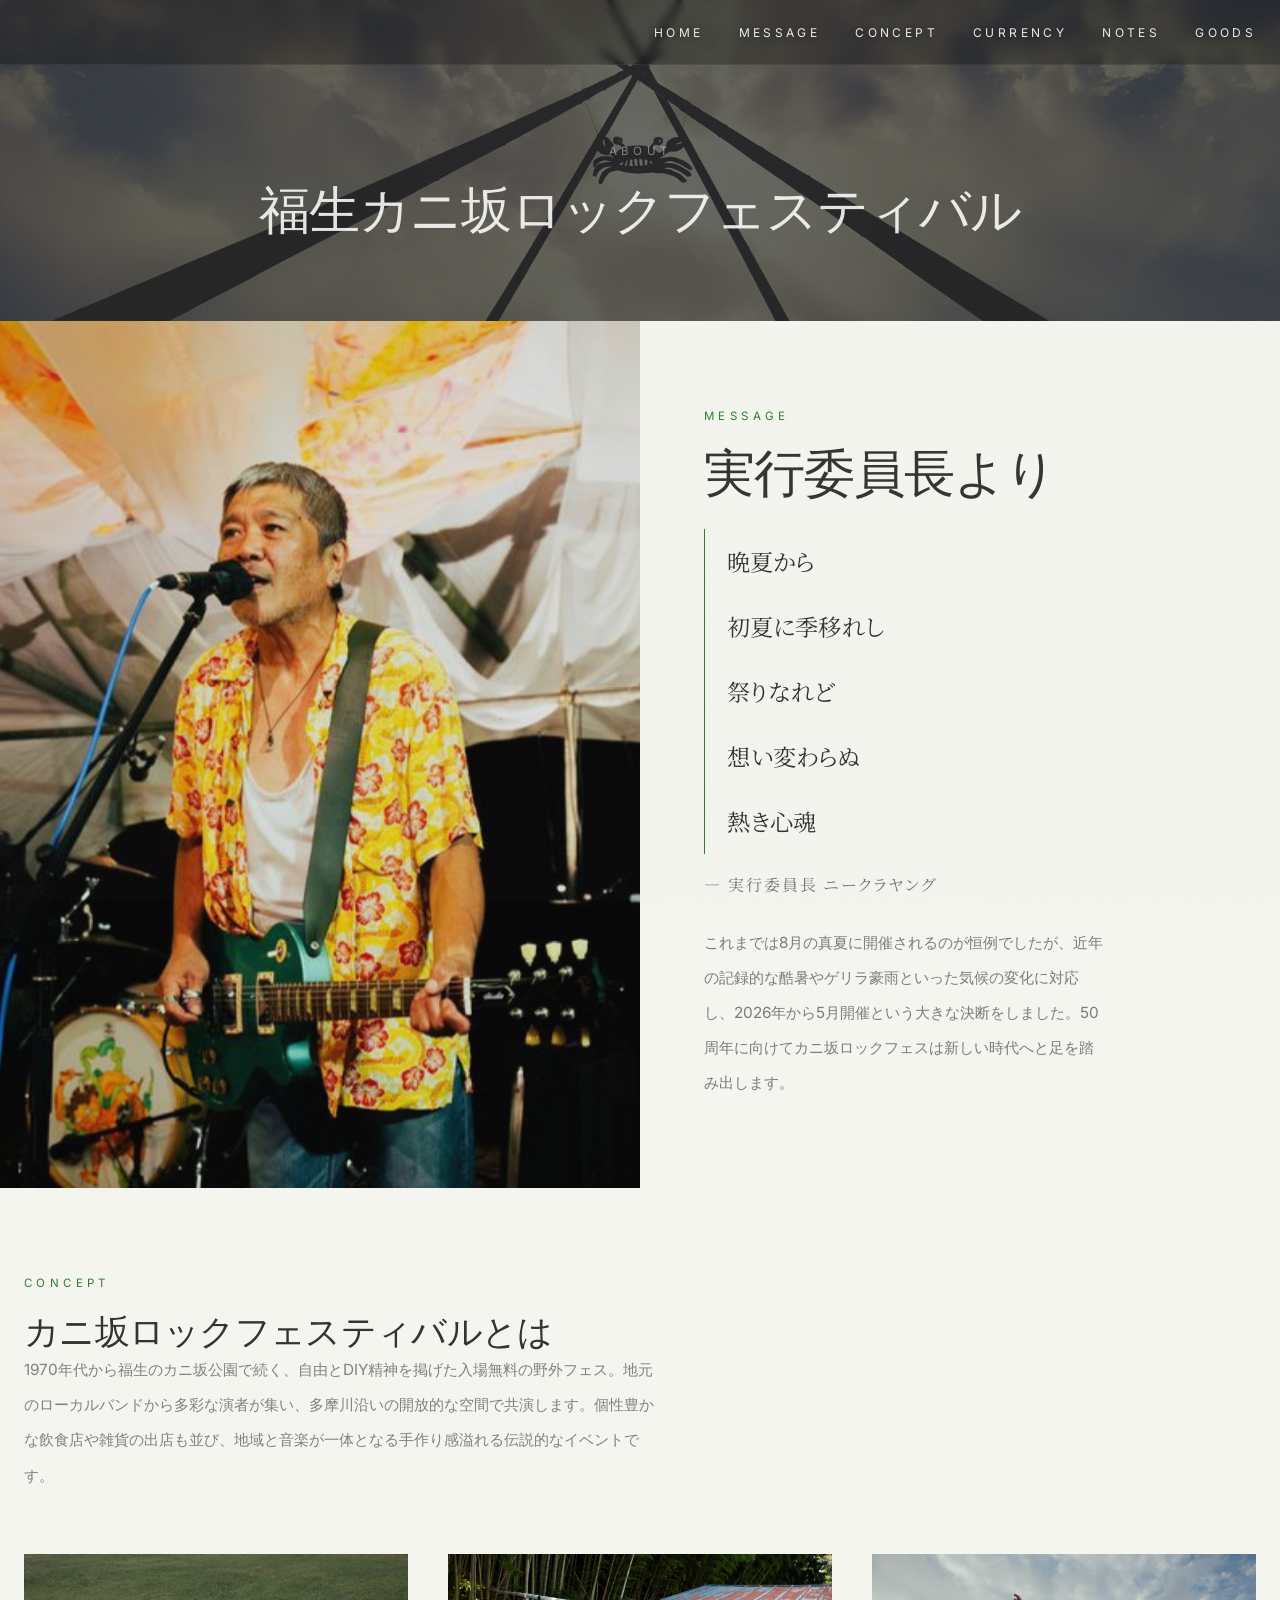
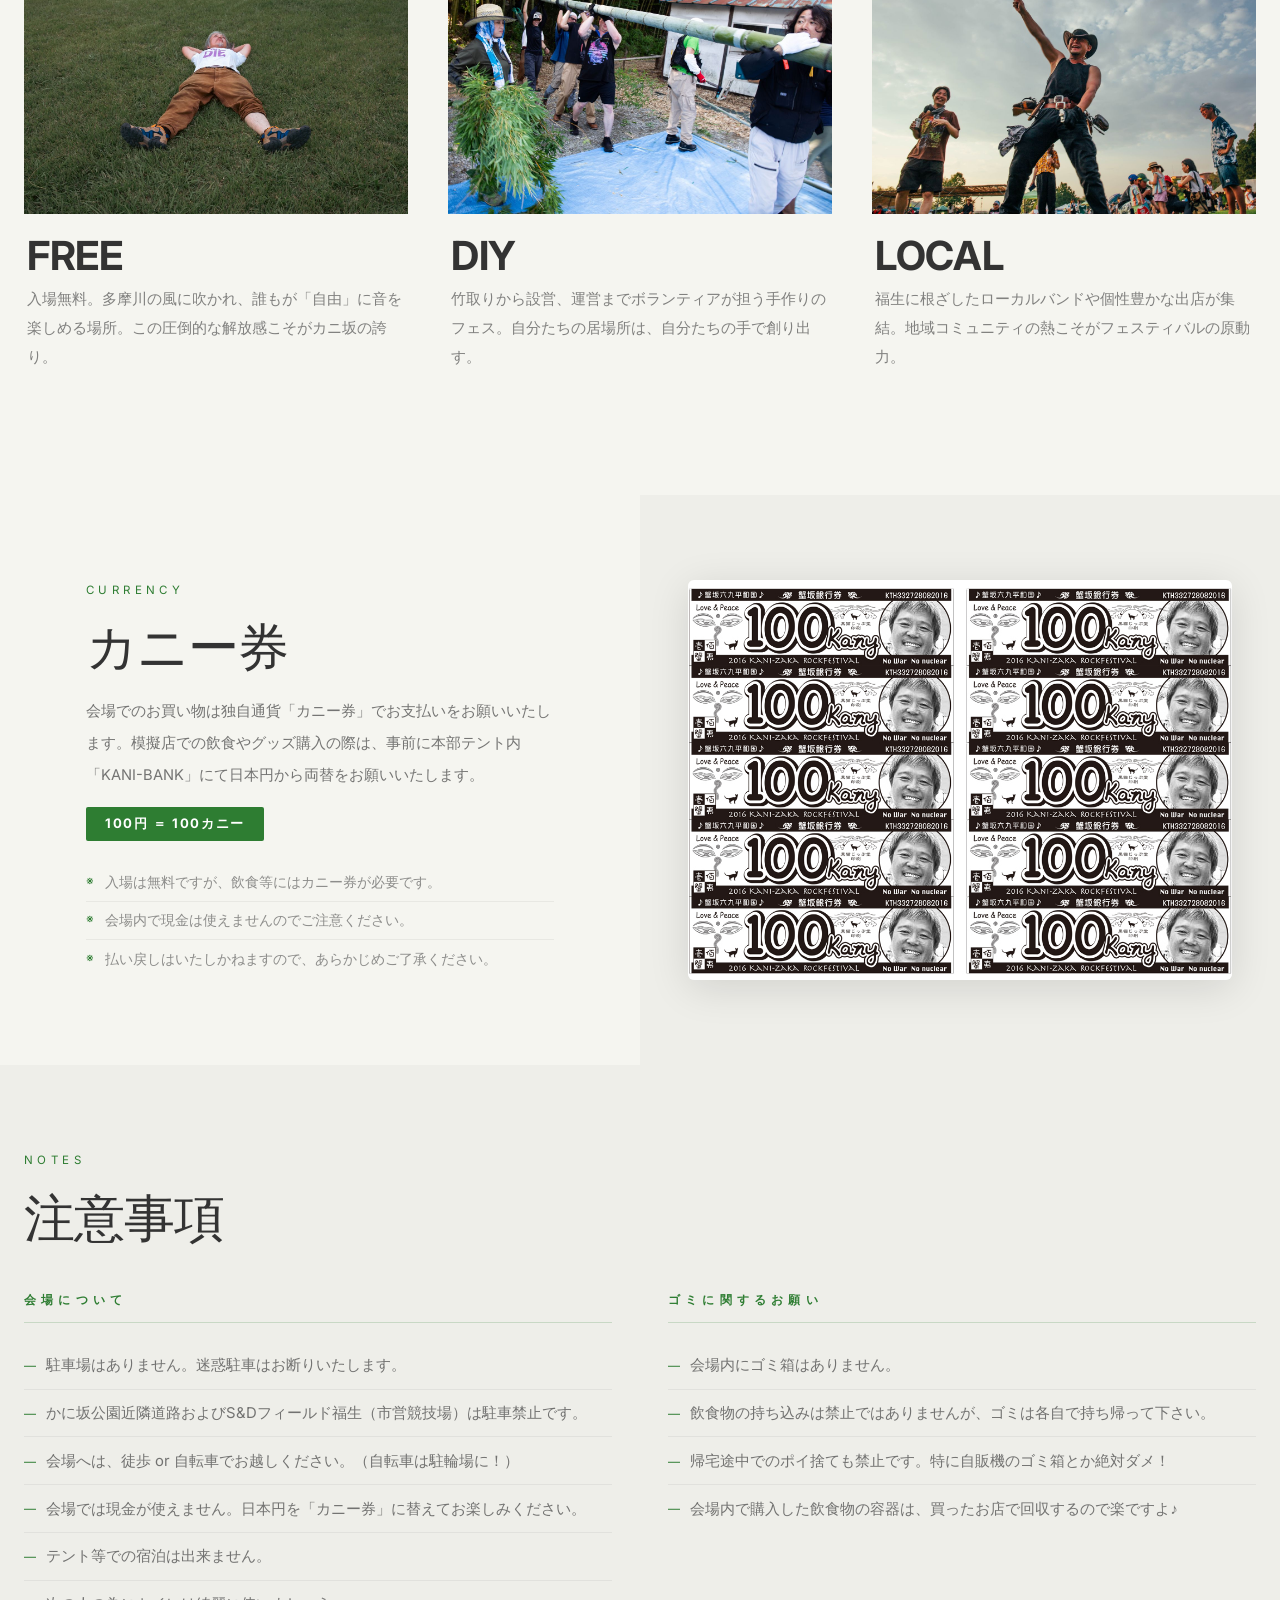
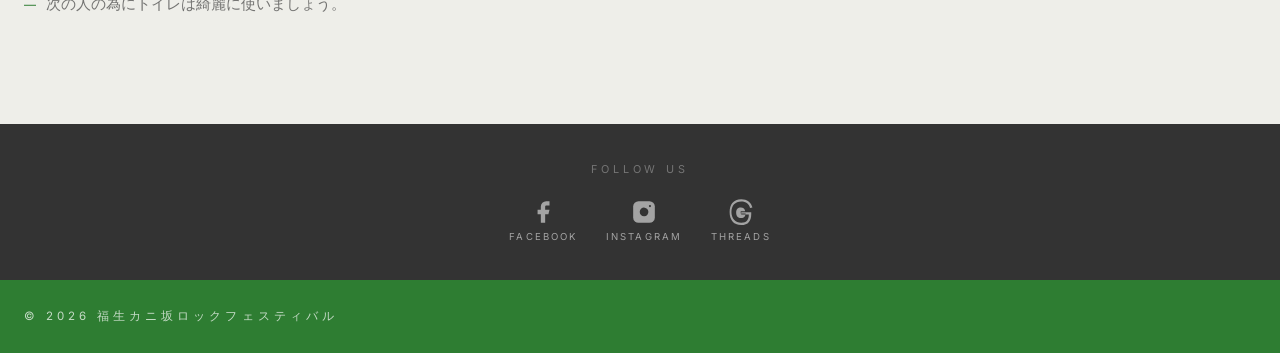
==== commit 453cf19d: "Add files via upload" ====
--- a/about.html
+++ b/about.html
@@ -597,6 +597,7 @@
         <a href="#concept">Concept</a>
         <a href="#currency">Currency</a>
         <a href="#notes">Notes</a>
+        <a href="goods.html">Goods</a>
       </nav>
       <button class="hdr-ham" id="hdrHam" aria-label="メニューを開く">
         <span></span><span></span><span></span>
@@ -608,6 +609,7 @@
       <a href="#concept">Concept</a>
       <a href="#currency">Currency</a>
       <a href="#notes">Notes</a>
+      <a href="goods.html">Goods</a>
     </nav>
   </header>
 
